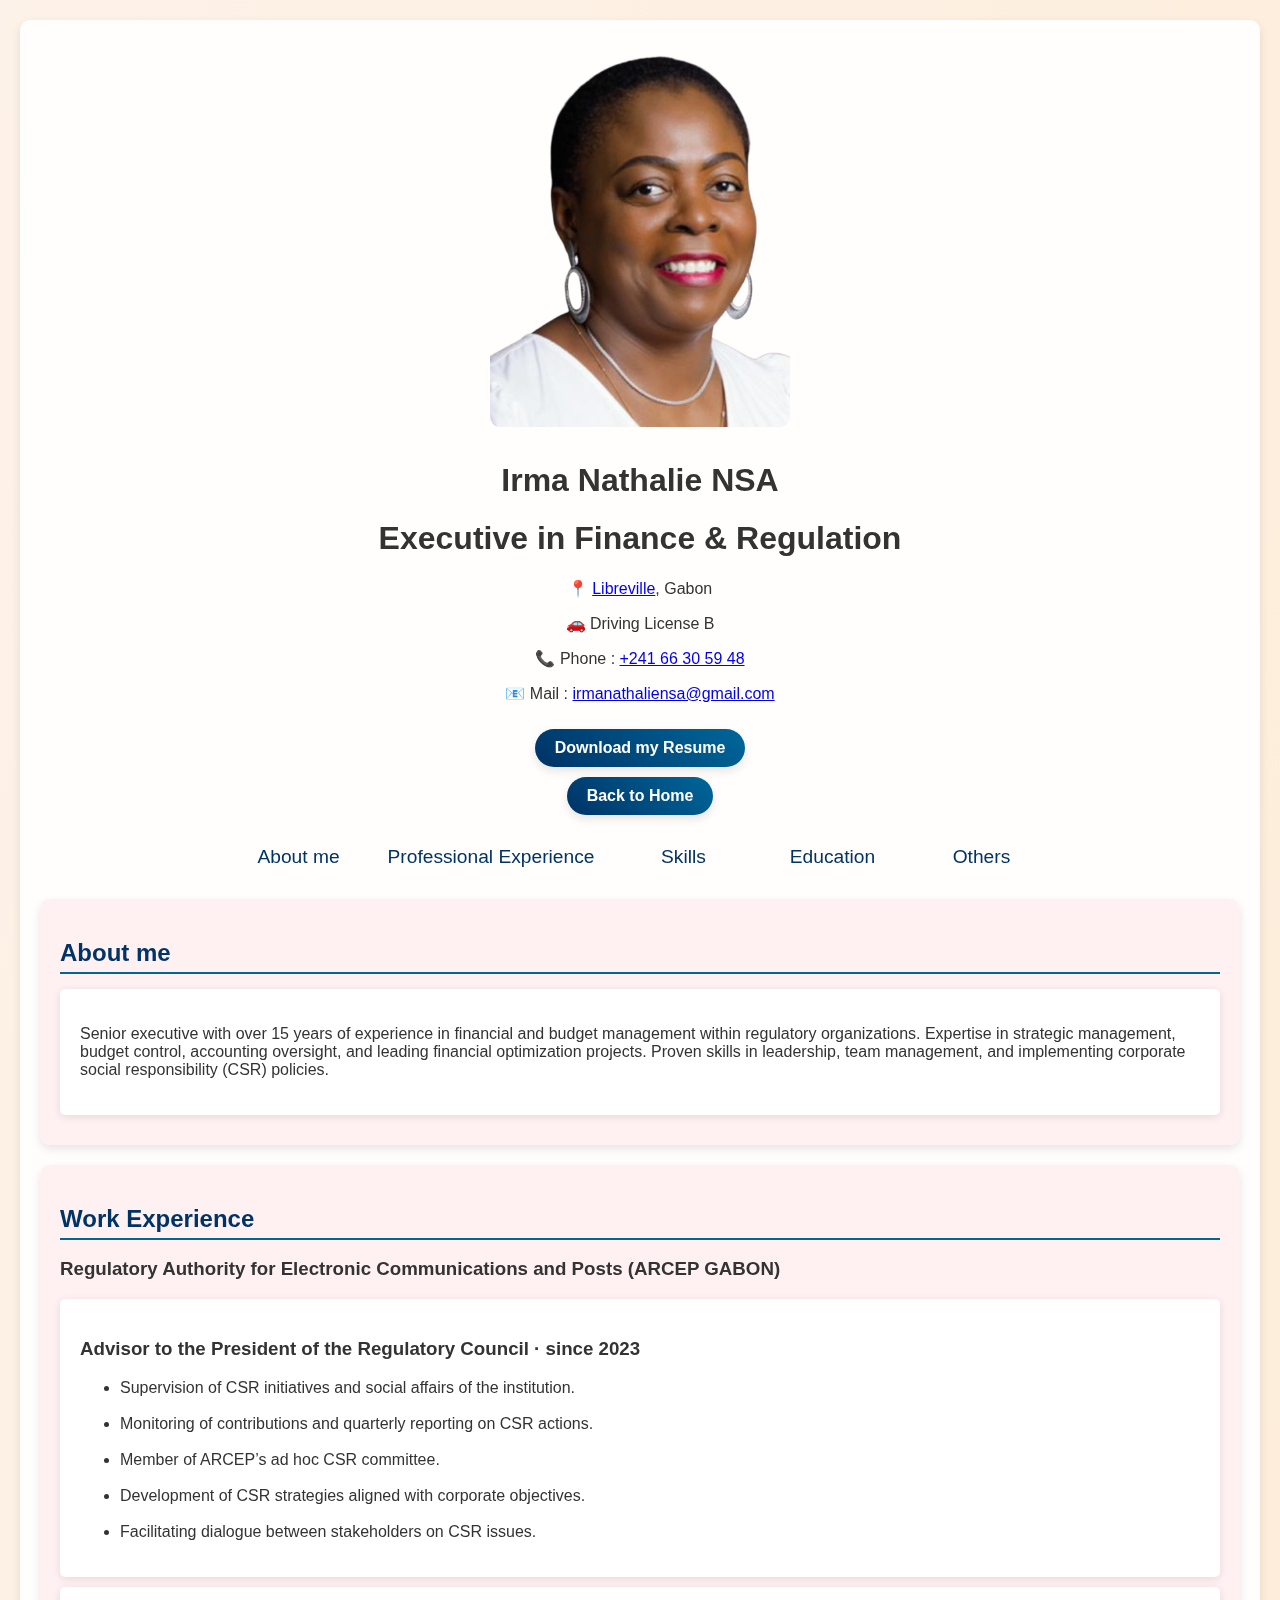
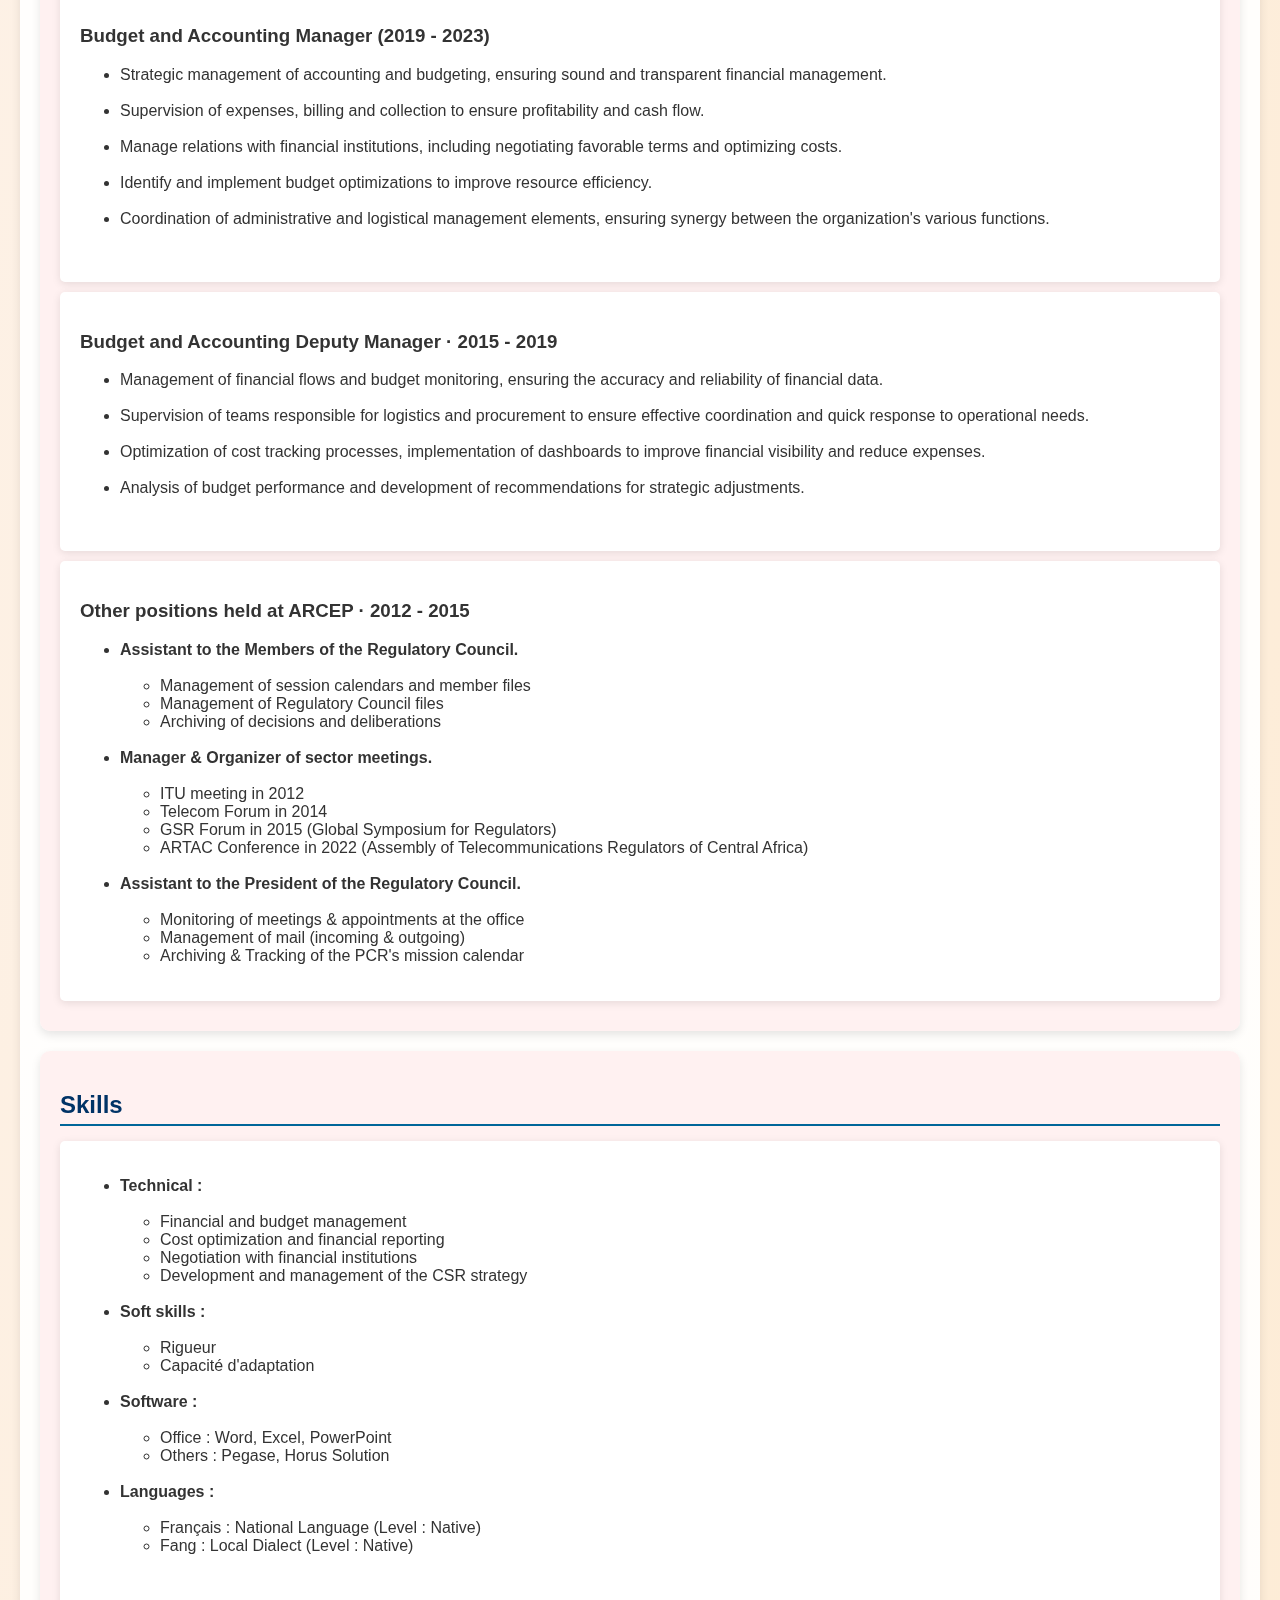
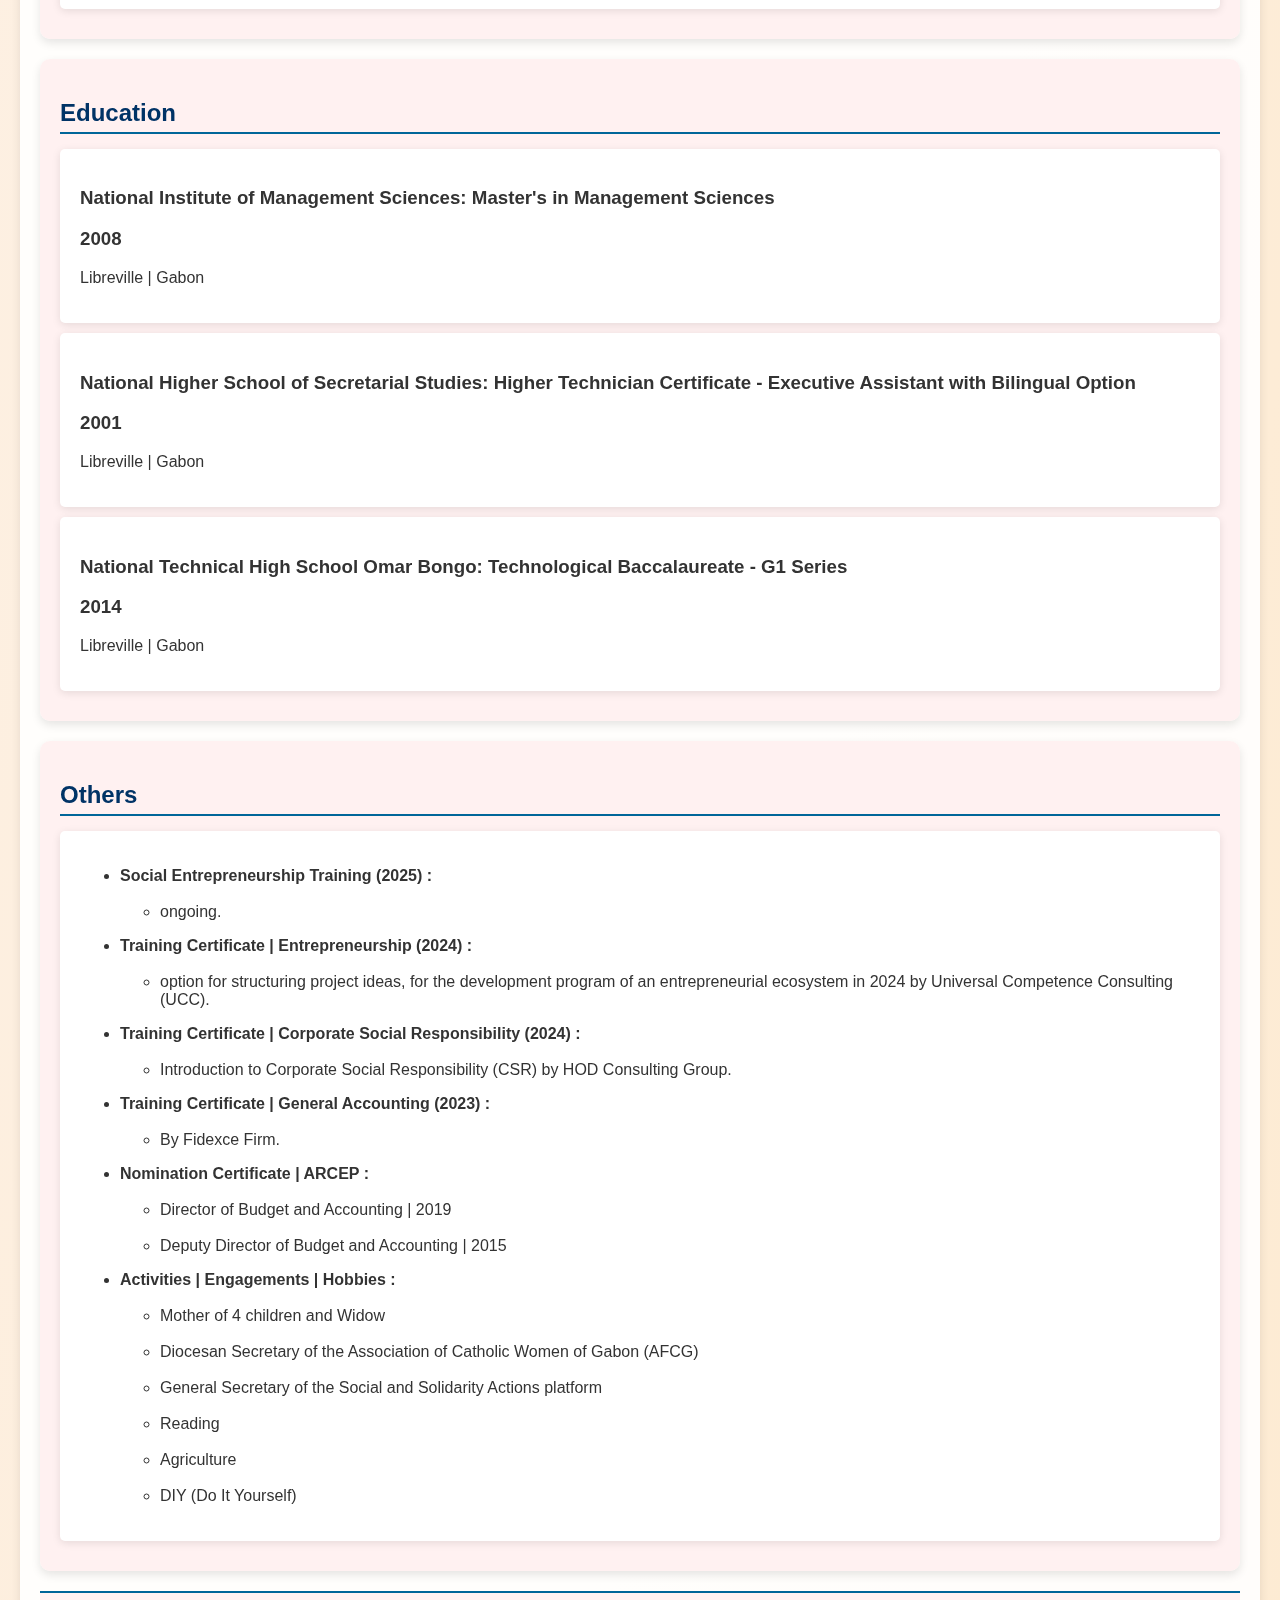
==== 2-index-en.html @ dfcadcbd "Add files via upload" ====
<!DOCTYPE html>
<html lang="en">
<head>
    <meta charset="UTF-8">
    <meta name="viewport" content="width=device-width, initial-scale=1.0">
    <title>Resume | NSA Irma Nathalie</title>
    <link rel="stylesheet" href="./styles.css">
</head>
<body>
    <div class="container">
        <header class="header">
            <div class="profile">
                <img src="./1-ma-photo.png" alt="Photo de profil" class="large-photo">
                <h1 class="name">Irma Nathalie NSA</h1>
                <h1 class="job-title">Executive in Finance & Regulation</h1>
                <p>📍 <a href="https://www.google.com/maps/place/Libreville" target="_blank">Libreville</a>, Gabon</p>
                <p>🚗 <a>Driving License B</a>
                    <p>📞 Phone : <a href="tel:+24166305948">+241 66 30 59 48</a></p>
                    <p>📧 Mail : <a href="mailto:irmanathaliensa@gmail.com">irmanathaliensa@gmail.com</a></p>
                </div>
                <a href="./2-cv-fr-nsairmanathalie.pdf" class="download-btn" download>Download my Resume</a>
                <a href="./index.html" class="back-to-home">Back to Home</a>
            </header>

            <nav class="navigation">
                <ul>
                    <li><a href="#about">About me</a></li>
                    <li><a href="#experience">Professional Experience</a></li>
                    <li><a href="#technical-stack">Skills</a></li>
                    <li><a href="#education">Education</a></li>
                    <li><a href="#others">Others</a></li>
                </ul>
            </nav>

            <main>
                <section id="about" class="section">
                    <h2>About me</a></h2>
                    <div class="card">
                        <p>Senior executive with over 15 years of experience in financial and budget management within regulatory organizations. Expertise in strategic management, budget control, accounting oversight, and leading financial optimization projects. Proven skills in leadership, team management, and implementing corporate social responsibility (CSR) policies.
                        </p>
                    </div>
                </section>

                <section id="experience" class="section">
                    <h2>Work Experience</a></h2>
                    <h3>Regulatory Authority for Electronic Communications and Posts (ARCEP GABON)</h3>
                    <div class="card">
                        <h3>Advisor to the President of the Regulatory Council · since 2023</h3>
                        <ul>
                            <li>Supervision of CSR initiatives and social affairs of the institution.</li><br>
                            <li>Monitoring of contributions and quarterly reporting on CSR actions.</li><br>
                            <li>Member of ARCEP’s ad hoc CSR committee.</li><br>
                            <li>Development of CSR strategies aligned with corporate objectives.</li><br>
                            <li>Facilitating dialogue between stakeholders on CSR issues.</li>
                        </ul>
                    </div>

                    <div class="card">
                        <h3>Budget and Accounting Manager (2019 - 2023)</h3>
                        <ul>
                            <li>Strategic management of accounting and budgeting, ensuring sound and transparent financial management.</li><br>
                            <li>Supervision of expenses, billing and collection to ensure profitability and cash flow.</li><br>
                            <li>Manage relations with financial institutions, including negotiating favorable terms and optimizing costs.</li><br>
                            <li>Identify and implement budget optimizations to improve resource efficiency.</li><br>
                            <li>Coordination of administrative and logistical management elements, ensuring synergy between the organization's various functions.</li><br>
                        </ul>
                    </div>

                    <div class="card">
                        <h3>Budget and Accounting Deputy Manager · 2015 - 2019</h3>
                        <ul>
                            <li>Management of financial flows and budget monitoring, ensuring the accuracy and reliability of financial data.</li><br>
                            <li>Supervision of teams responsible for logistics and procurement to ensure effective coordination and quick response to operational needs.</li><br>
                            <li>Optimization of cost tracking processes, implementation of dashboards to improve financial visibility and reduce expenses.</li><br>
                            <li>Analysis of budget performance and development of recommendations for strategic adjustments.</li><br>
                        </ul>
                    </div>

                    <div class="card">
                        <h3>Other positions held at ARCEP · 2012 - 2015</h3>
                        <ul>
                            <li><strong>Assistant to the Members of the Regulatory Council.</strong>
                                <ul>
                                    <br><li>Management of session calendars and member files</li>
                                    <li>Management of Regulatory Council files</li>
                                    <li>Archiving of decisions and deliberations</li>
                                </ul>
                            </li><br>

                            <li><strong>Manager & Organizer of sector meetings.</strong><br>
                                <ul>
                                    <br><li>ITU meeting in 2012</li>
                                    <li>Telecom Forum in 2014</li>
                                    <li>GSR Forum in 2015 (Global Symposium for Regulators)</li>
                                    <li>ARTAC Conference in 2022 (Assembly of Telecommunications Regulators of Central Africa)</li>
                                </ul>
                            </li><br>

                            <li><strong>Assistant to the President of the Regulatory Council.</strong><br>
                                <ul>
                                    <br><li>Monitoring of meetings & appointments at the office</li>
                                    <li>Management of mail (incoming & outgoing)</li>
                                    <li>Archiving & Tracking of the PCR's mission calendar</li>
                                </ul>
                            </li>
                        </ul>
                    </div>
                </section>

                <section id="technical-stack" class="section">
                    <h2>Skills</h2>
                    <div class="card">
                        <ul>
                            <li><strong>Technical :</strong>
                                <ul><br>
                                    <li>Financial and budget management</li>
                                    <li>Cost optimization and financial reporting</li>
                                    <li>Negotiation with financial institutions</li>
                                    <li>Development and management of the CSR strategy</li>
                                </ul>
                            </li><br>

                            <li><strong>Soft skills :</strong>
                                <ul><br>
                                    <li>Rigueur</li>
                                    <li>Capacité d'adaptation</li>
                                </ul>
                            </li><br>

                            <li><strong>Software :</strong>
                                <ul><br>
                                    <li>Office : Word, Excel, PowerPoint</li>
                                    <li>Others : Pegase, Horus Solution</li>
                                </ul>
                            </li><br>

                            <li><strong>Languages :</strong>
                                <ul><br>
                                    <li>Français : National Language (Level : Native)</li>
                                    <li>Fang : Local Dialect (Level : Native)</li>
                                </ul>
                            </li><br>
                        </ul>
                    </div>
                </section>

                <section id="education" class="section">
                    <h2>Education</a></h2>
                    <div class="card">
                        <h3>National Institute of Management Sciences: Master's in Management Sciences</h3>
                        <h3>2008</h3>
                        <p>Libreville | Gabon</p>
                    </div>
                    <div class="card">
                        <h3>National Higher School of Secretarial Studies: Higher Technician Certificate - Executive Assistant with Bilingual Option</h3>
                        <h3>2001</h3>
                        <p>Libreville | Gabon</p>
                    </div>
                    <div class="card">
                        <h3>National Technical High School Omar Bongo: Technological Baccalaureate - G1 Series</h3>
                        <h3>2014</h3>
                        <p>Libreville | Gabon</p>
                    </div>
                </section>

                <section id="others" class="section">
                    <h2>Others</h2>
                    <div class="card">

                        <ul>
                            <li><strong>Social Entrepreneurship Training (2025) :</strong>
                                <ul>
                                    <br><li>ongoing.</li>
                                </ul>
                            </li>
                        </ul>

                        <ul>
                            <li><strong>Training Certificate | Entrepreneurship (2024) :</strong>
                                <ul>
                                    <br><li>option for structuring project ideas, for the development program of an entrepreneurial ecosystem in 2024 by Universal Competence Consulting (UCC).</li>
                                </ul>
                            </li>
                        </ul>

                        <ul>
                            <li><strong>Training Certificate | Corporate Social Responsibility (2024) :</strong>
                                <ul>
                                    <br><li>Introduction to Corporate Social Responsibility (CSR) by HOD Consulting Group.</li>
                                </ul>
                            </li>
                        </ul>

                        <ul>
                            <li><strong>Training Certificate | General Accounting (2023) :</strong>
                                <ul>
                                    <br><li>By Fidexce Firm.</li>
                                </ul>
                            </li>
                        </ul>

                        <ul>
                            <li><strong>Nomination Certificate | ARCEP :</strong>
                                <ul>
                                    <br><li>Director of Budget and Accounting | 2019</li>
                                    <br><li>Deputy Director of Budget and Accounting | 2015</li>
                                </ul>
                            </li>
                        </ul>

                        <ul>
                            <li><strong>Activities | Engagements | Hobbies :</strong>
                                <ul>
                                    <br><li>Mother of 4 children and Widow</li>
                                    <br><li>Diocesan Secretary of the Association of Catholic Women of Gabon (AFCG)</li>
                                    <br><li>General Secretary of the Social and Solidarity Actions platform</li>
                                    <br><li>Reading</li>
                                    <br><li>Agriculture</li>
                                    <br><li>DIY (Do It Yourself)</li>
                                </ul>
                            </li>
                        </ul>

                    </div>
                </section>

                <footer class="footer">
                    <p>
                        Contact : 
                        <a href="mailto:irmanathaliensa@gmail.com">irmanathaliensa@gmail.com</a> | 
                        <a href="tel:+24166305948">+241 66 30 59 48</a>
                    </p>
                    <p>&copy; <span id="year"></span> - Irma Nathalie NSA</p>
                </footer>
            </main>
        </div>
        <script src="./script.js"></script>
    </body>
    </html>
---- styles.css ----
/* Variables globales pour centralisation des couleurs et styles */
:root {
    --font-family: 'San Francisco', -apple-system, BlinkMacSystemFont, 'Segoe UI', sans-serif;
    --primary-color: #003366; /* Couleur bleue foncée */
    --secondary-color: #006699; /* Couleur bleue légèrement plus claire */
    --light-bg: rgba(255, 255, 255, 0.8);
    --box-shadow: 0 4px 10px rgba(0, 0, 0, 0.1);
    --border-radius: 10px;
    --gradient-bg: linear-gradient(to bottom right, #fdf2e9, #fdebd3);
    --btn-gradient: linear-gradient(45deg, #003366, #006699); /* Boutons avec dégradé bleu */
    --btn-hover-gradient: linear-gradient(45deg, #006699, #003366); /* Boutons hover avec dégradé inversé */
}

/* Global Reset */
body {
    font-family: var(--font-family);
    margin: 0;
    padding: 0;
    background: var(--gradient-bg), url("./pic.jpg") center/cover no-repeat;
    color: #333;
}

body::before {
    content: "";
    position: fixed;
    top: 0;
    left: 0;
    width: 100%;
    height: 100%;
    opacity: 0.1;
    z-index: -1;
}

/* Header Contact Info */
.contact-info {
    background: #ffffff;
    padding: 10px 20px;
    border-bottom: 1px solid #ddd;
    display: flex;
    justify-content: space-between;
    align-items: center;
    font-size: 0.9rem;
    color: #666;
    position: sticky;
    top: 0;
    z-index: 10;
}

.contact-info p {
    margin: 0;
}

/* Page d'accueil */
.welcome-page {
    text-align: center;
    margin: 50px auto;
    max-width: 700px;
    padding: 20px;
    border-radius: var(--border-radius);
    background: var(--light-bg);
    box-shadow: var(--box-shadow);
}

.large-photo {
    width: 300px;
    border-radius: 3%;
    margin-bottom: 10px;
    border: 0px solid #ddd;
}

.welcome-page h1 {
    font-size: 2rem;
    color: #444;
    margin-bottom: 10px;
}

.language-buttons {
    display: flex;
    justify-content: center;
    gap: 20px;
    margin-top: 20px;
}

.btn {
    padding: 10px 20px;
    border-radius: 5px;
    text-decoration: none;
    color: #fff;
    background: #007aff;
    font-weight: bold;
    transition: background 0.3s ease;
}

.btn:hover {
    background: #0056b3;
}

/* Container principal */
.container {
    margin: 20px auto;
    max-width: 1200px;
    background: rgba(255, 255, 255, 0.9); 
    border-radius: var(--border-radius);
    box-shadow: var(--box-shadow);
    padding: 20px;
    display: flex;
    justify-content: center;
    align-items: center;
    flex-direction: column;
}

/* Header */
.header {
    display: flex;
    flex-direction: column;
    align-items: center;
    justify-content: center;
    text-align: center;
}

/* Section principale */
.section {
    background: rgba(255, 239, 239, 0.9);
    padding: 20px;
    border-radius: var(--border-radius);
    margin-bottom: 20px;
    box-shadow: var(--box-shadow);
}

.section h2 {
    color: var(--primary-color);
    border-bottom: 2px solid var(--secondary-color);
    padding-bottom: 5px;
    margin-bottom: 15px;
}

/* Cartes */
.card {
    margin: 10px 0;
    padding: 15px;
    background: #fff;
    border-radius: 5px;
    box-shadow: 0px 2px 8px rgba(0, 0, 0, 0.1);
    transition: background 0.3s ease, transform 0.3s ease;
}

.card:hover {
    background: linear-gradient(45deg, #ffedea, #fff5e6);
    transform: translateY(-2px);
}

.card a {
    color: var(--primary-color);
    text-decoration: none;
    font-weight: bold;
}

/* Navigation */
.navigation ul {
    list-style: none;
    display: flex;
    flex-wrap: wrap; 
    justify-content: center;
    padding: 0;
    gap: 5px; /* Réduit l'espace entre les éléments */
    visibility: visible !important;
}

.navigation ul li {
    flex: 1;  
    text-align: center;
    margin: 5px 0; /* Réduit l'espace vertical */
}

.navigation ul li a {
    color: var(--primary-color);
    text-decoration: none;
    font-size: 1.2rem;
    padding: 8px 10px; /* Ajuste l'espace interne */
    border: 2px solid transparent;
    border-radius: 5px;
    transition: all 0.3s ease;
    min-width: 120px; /* Ajustez selon vos besoins */
    display: inline-block; /* Permet à l'élément de gérer la largeur */
    white-space: nowrap; /* Empêche le texte de passer à la ligne suivante */
}

.navigation ul li a:hover {
    border-color: var(--secondary-color);
    background-color: #ffedea;
    box-shadow: 0 4px 8px rgba(0, 0, 0, 0.2); /* Ajout d'une ombre */
}

/* Afficher le menu sur petit écran */
@media (max-width: 768px) {
    .navigation ul {
        display: flex; /* Caché par défaut */
        flex-direction: column;
    }
}

/* Cacher le bouton burger sur grand écran */
@media (min-width: 769px) {
    .navigation ul {
        display: flex; /* Menu normal sur grand écran */
        position: static;
        flex-direction: row;
        justify-content: center;
        box-shadow: none;
        border: none;
    }
}

/* Boutons communs */
.download-btn, .back-to-home {
    display: inline-block;
    margin-top: 10px;
    padding: 10px 20px;
    background: var(--btn-gradient);
    color: white;
    text-decoration: none;
    border-radius: 25px;
    font-weight: bold;
    box-shadow: var(--box-shadow);
    transition: 0.3s ease;
}

.download-btn:hover, .back-to-home:hover {
    background: var(--btn-hover-gradient);
    transform: scale(1.05);
}

/* Footer */
.footer {
    text-align: center;
    padding: 15px;
    background: rgba(255, 239, 239, 0.8);
    border-top: 2px solid var(--secondary-color);
    margin-top: 20px;
    font-size: 0.9rem;
}

.footer p {
    margin: 5px 0;
}

/* Liens retour */
.back-link {
    display: inline-block;
    margin-top: 10px;
    color: var(--primary-color);
    text-decoration: none;
    font-weight: bold;
    padding: 8px 15px;
    border-radius: 5px;
    background: rgba(0, 51, 102, 0.1); /* Nouveau fond bleu clair */
    transition: 0.3s ease;
}

.back-link:hover {
    background: var(--primary-color);
    color: white;
}

/* Centrage des images */
.center {
    display: flex;
    justify-content: center;
    align-items: center;
    flex-direction: column;
    text-align: center; /* Centrage du texte sous les images */
    margin-bottom: 20px;
}

.photo-container {
    text-align: center; /* Centre le texte sous l'image */
    margin: 10px; /* Ajoute un espacement autour de chaque conteneur d'image */
}
.photo-container img {
    max-width: 100%; /* Limite la largeur de l'image au conteneur */
    height: auto; /* Assure que l'image conserve son ratio */
    border: 1px solid #ccc; /* Optionnel : ajoute une bordure autour de l'image */
    border-radius: 5px; /* Optionnel : arrondit les coins de l'image */
}

.photo-container img, .profile-photo {
    display: block;
    margin: 0 auto; /* Centrage horizontal */
    max-width: 100%; /* Images réactives */
    height: auto;
}
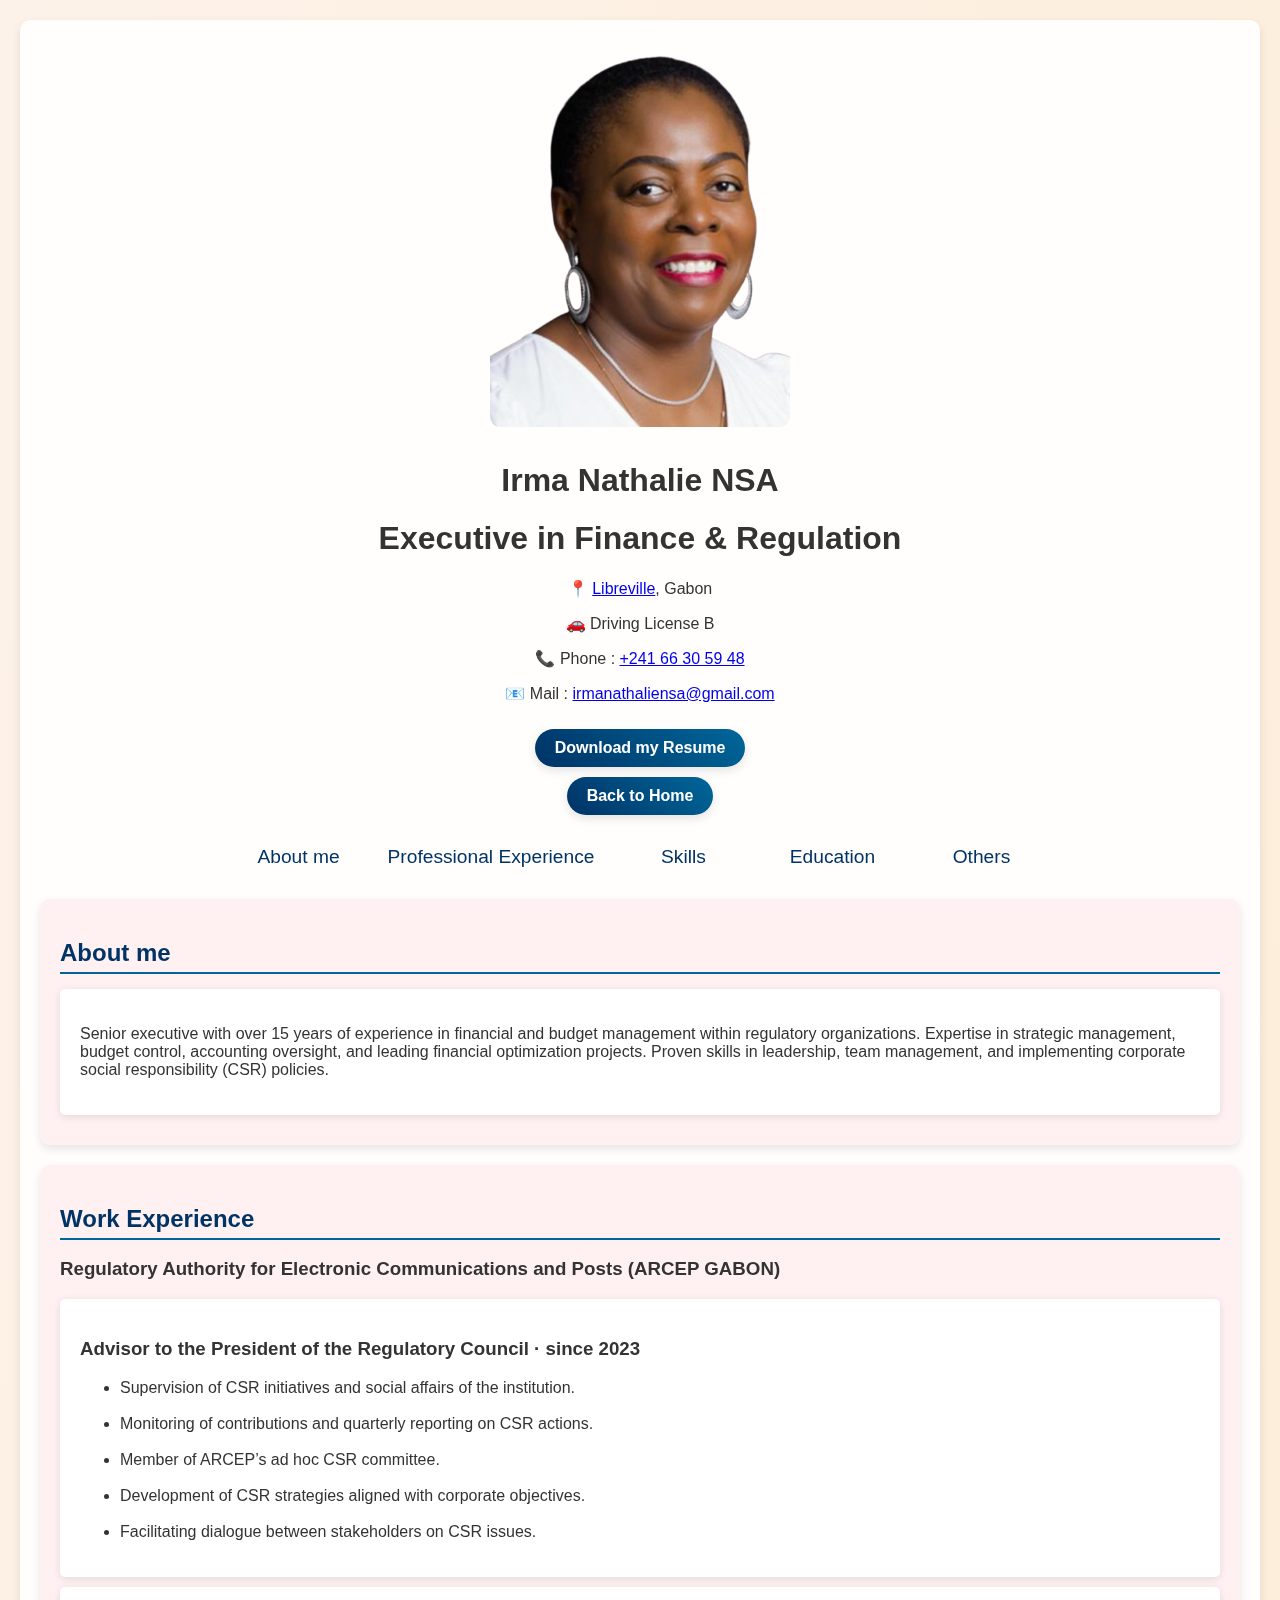
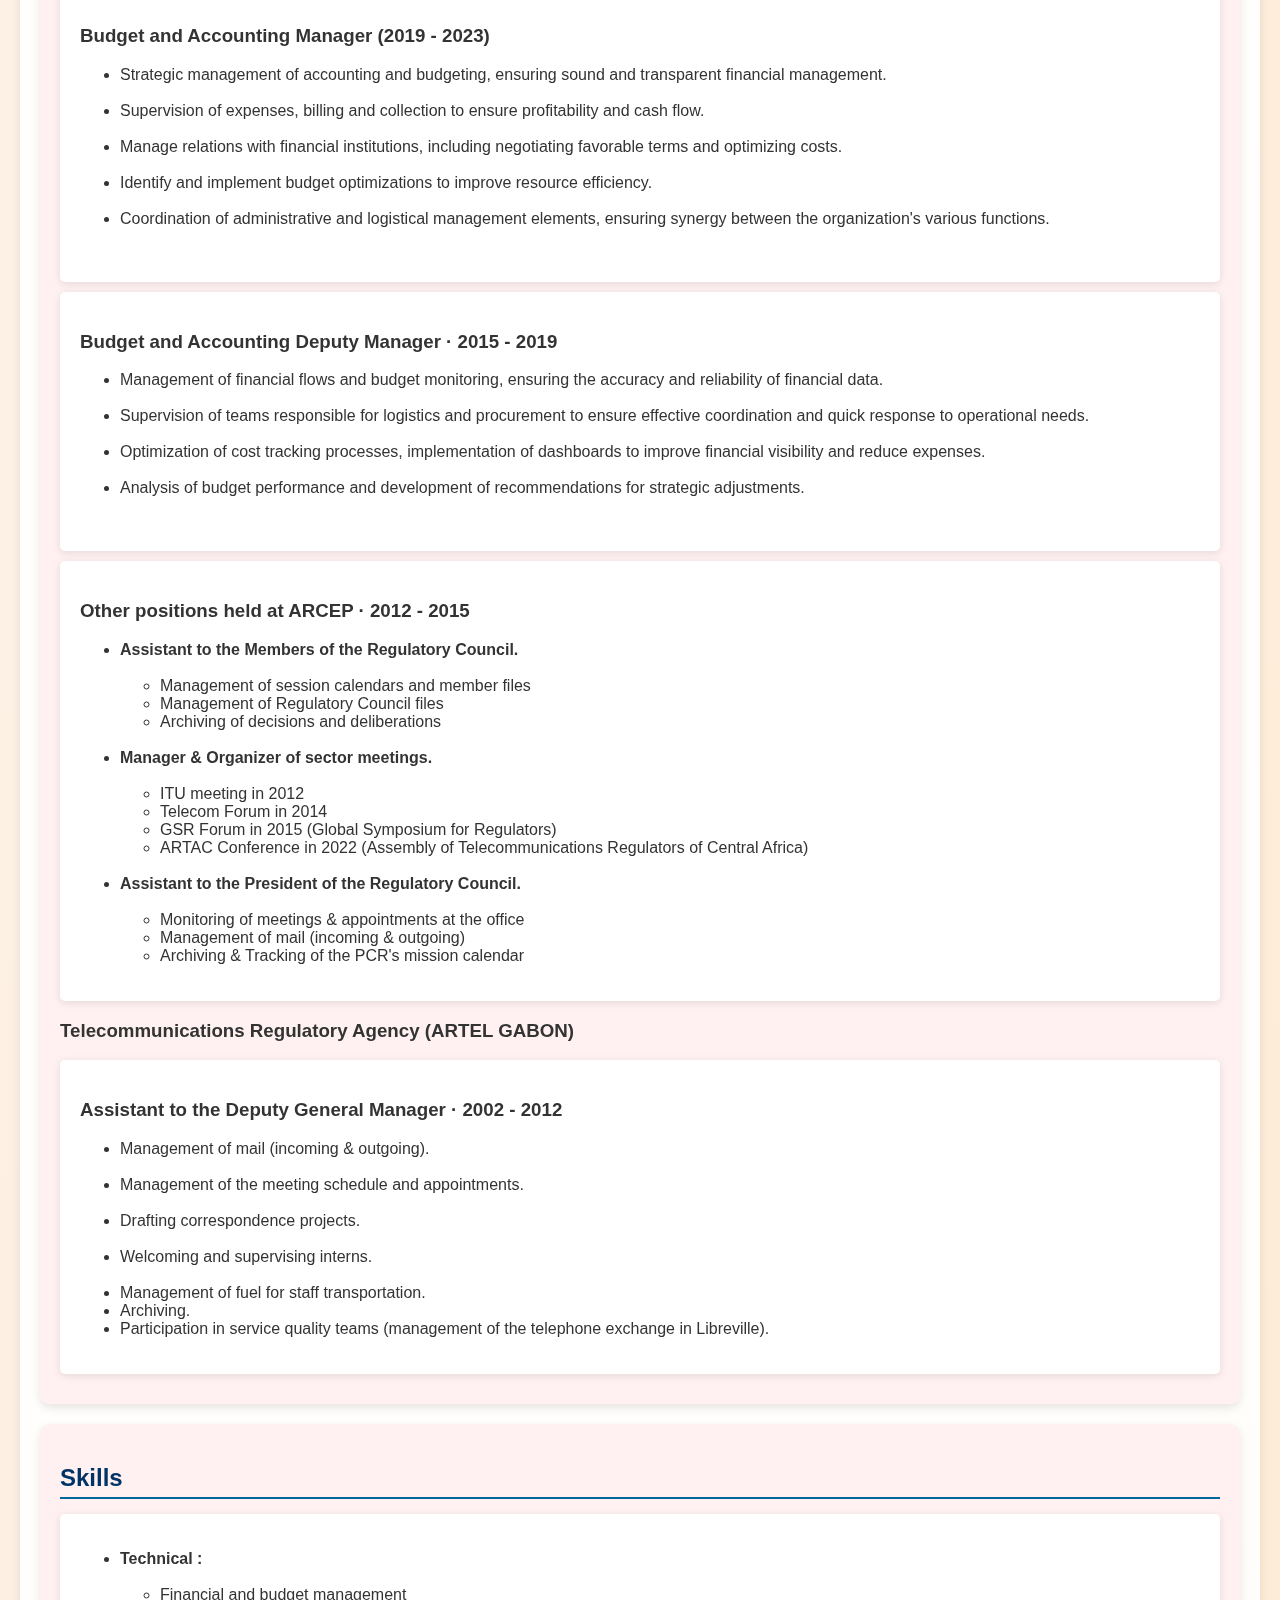
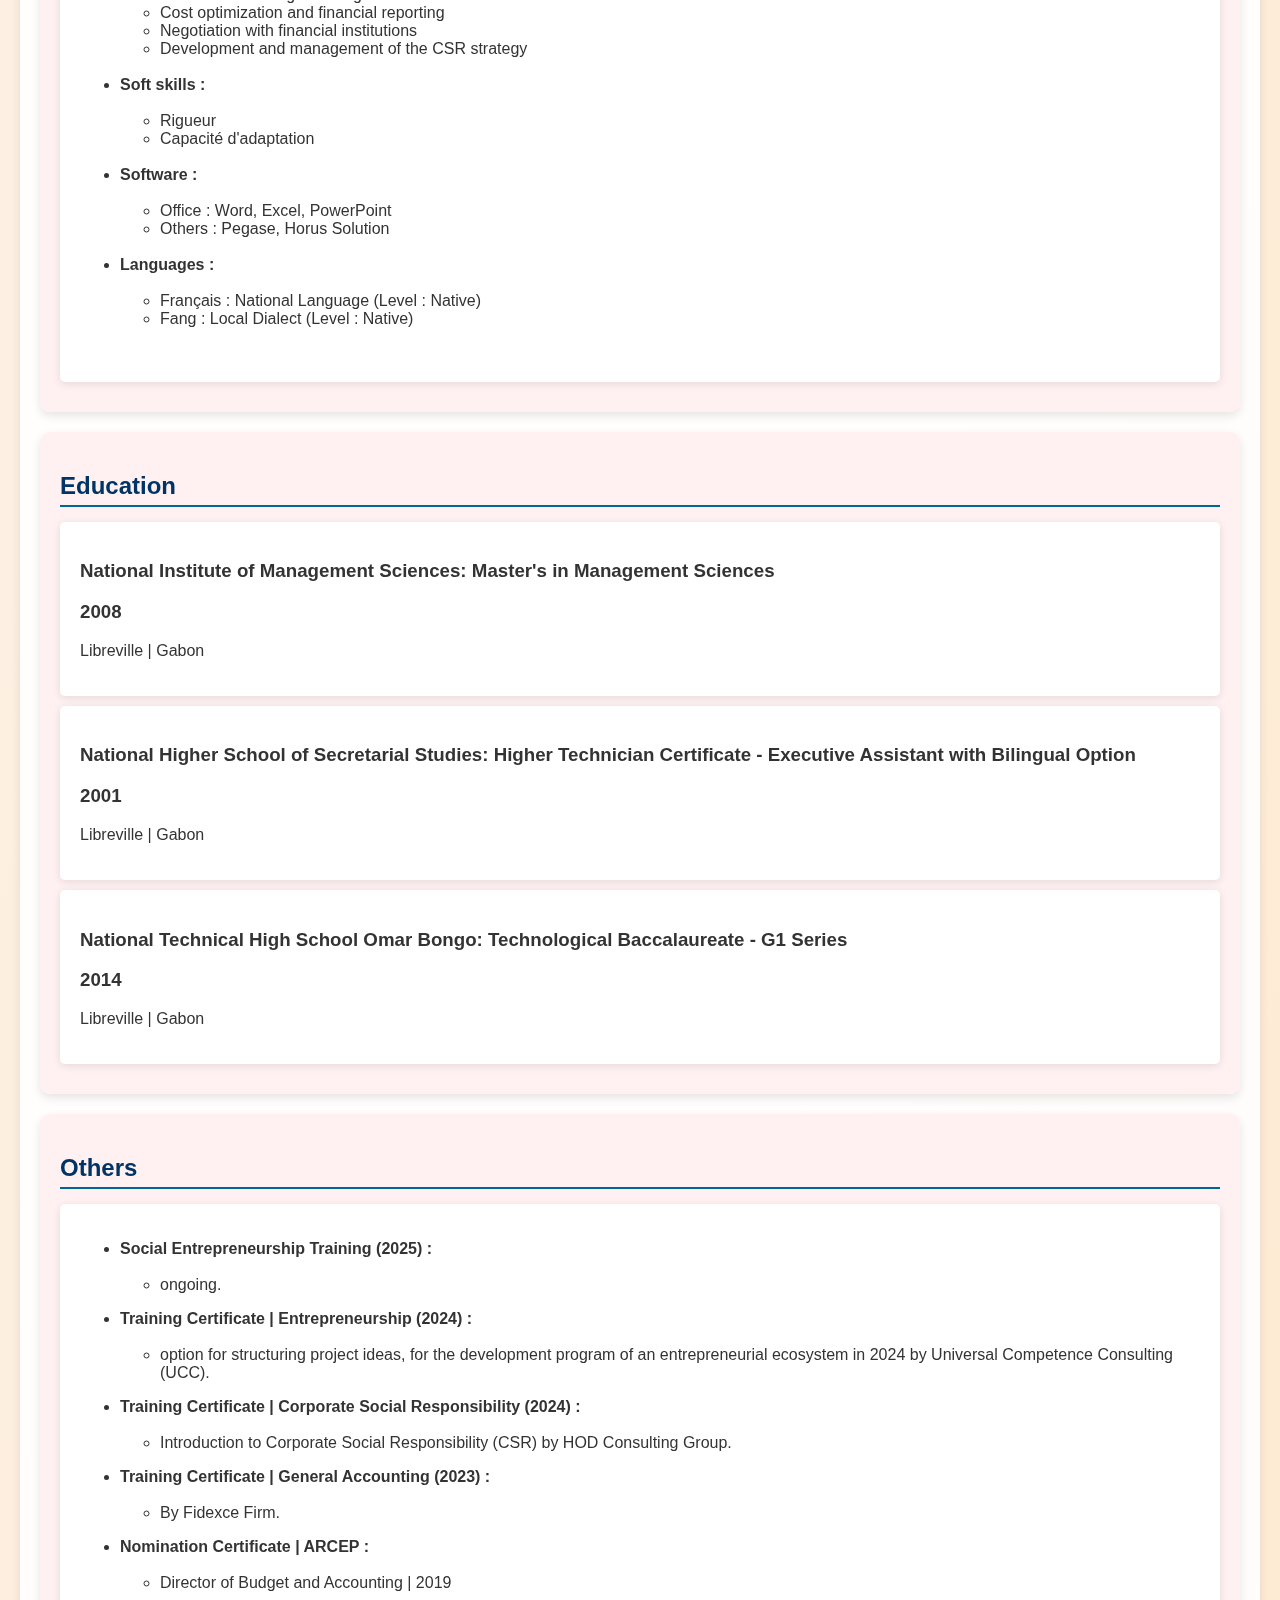
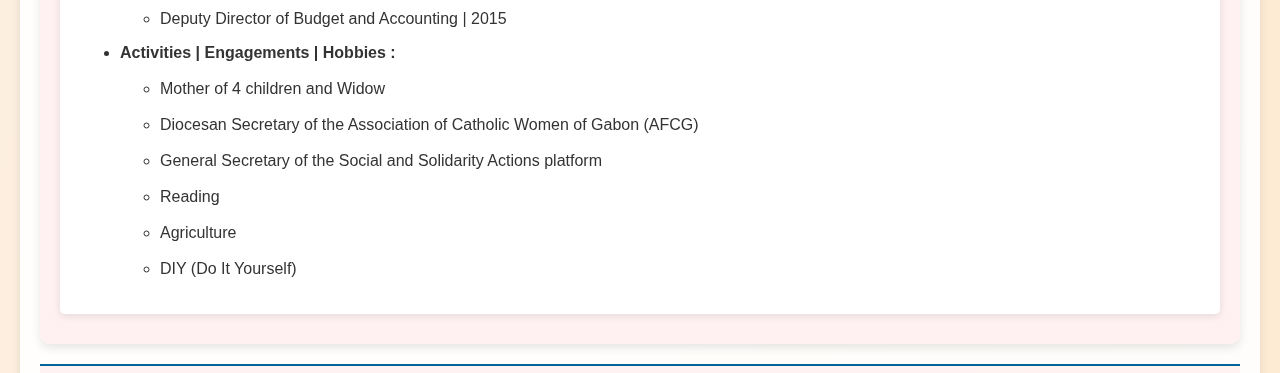
==== commit c50bfac2: "Add files via upload" ====
--- a/2-index-en.html
+++ b/2-index-en.html
@@ -105,6 +105,20 @@
                             </li>
                         </ul>
                     </div>
+
+                    <h3>Telecommunications Regulatory Agency (ARTEL GABON)</h3>
+                    <div class="card">
+                        <h3>Assistant to the Deputy General Manager · 2002 - 2012</h3>
+                        <ul>
+                            <li>Management of mail (incoming & outgoing).</li><br>
+                            <li>Management of the meeting schedule and appointments.</li><br>
+                            <li>Drafting correspondence projects.</li><br>
+                            <li>Welcoming and supervising interns.</li><br>
+                            <li>Management of fuel for staff transportation.</li>
+                            <li>Archiving.</li>
+                            <li>Participation in service quality teams (management of the telephone exchange in Libreville).</li>
+                        </ul>
+                    </div>
                 </section>
 
                 <section id="technical-stack" class="section">
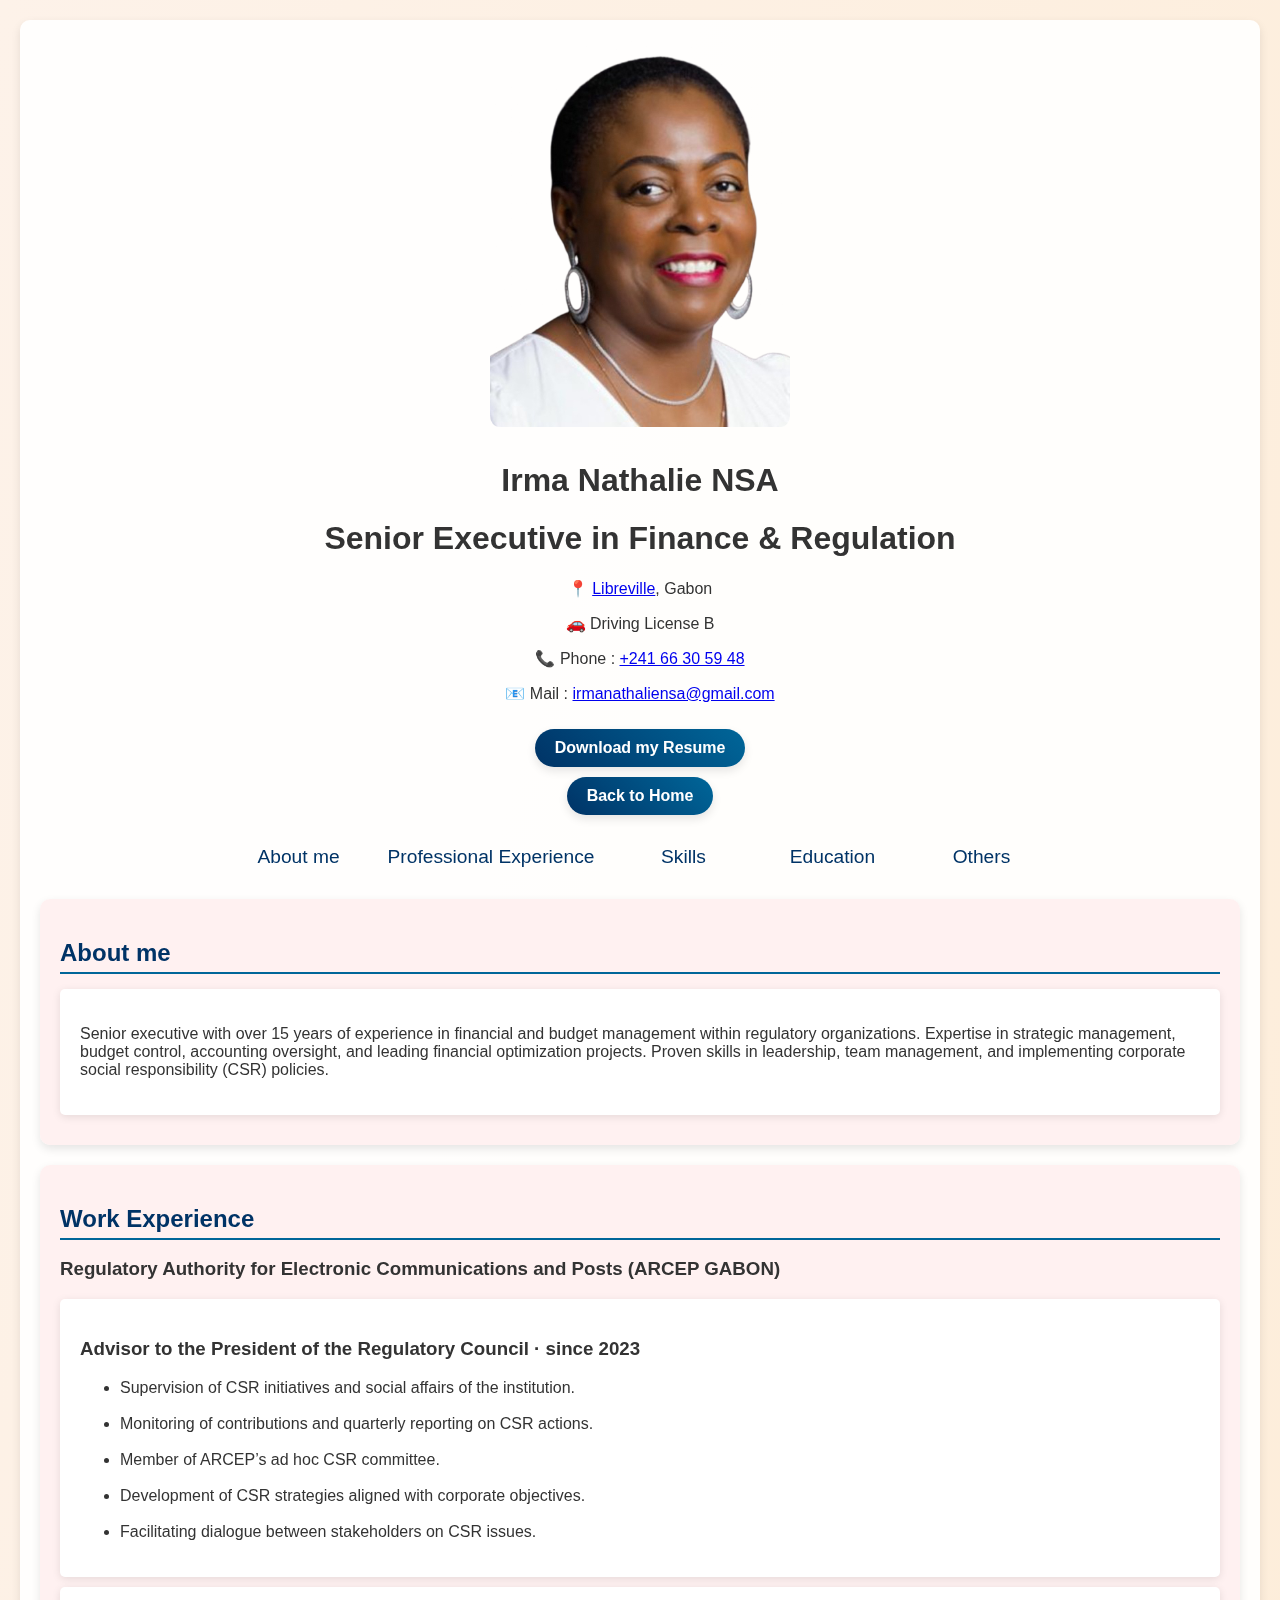
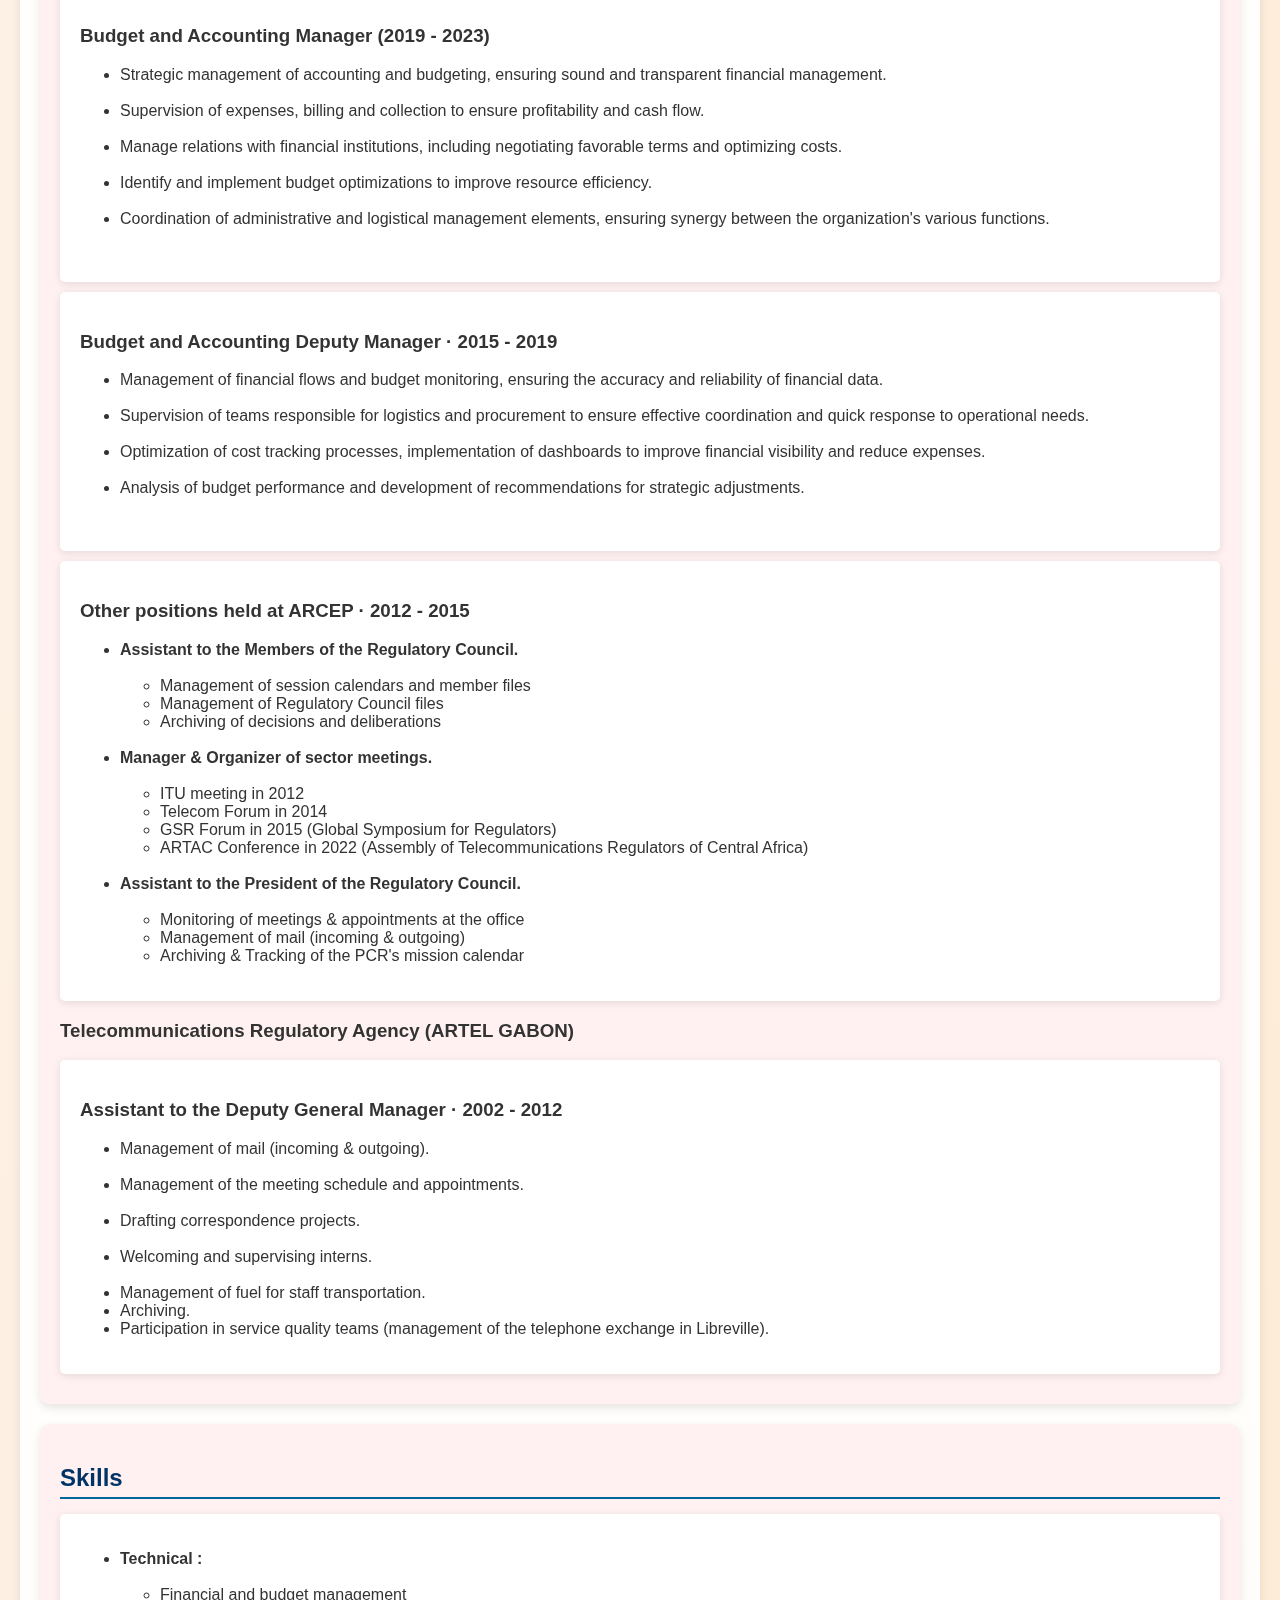
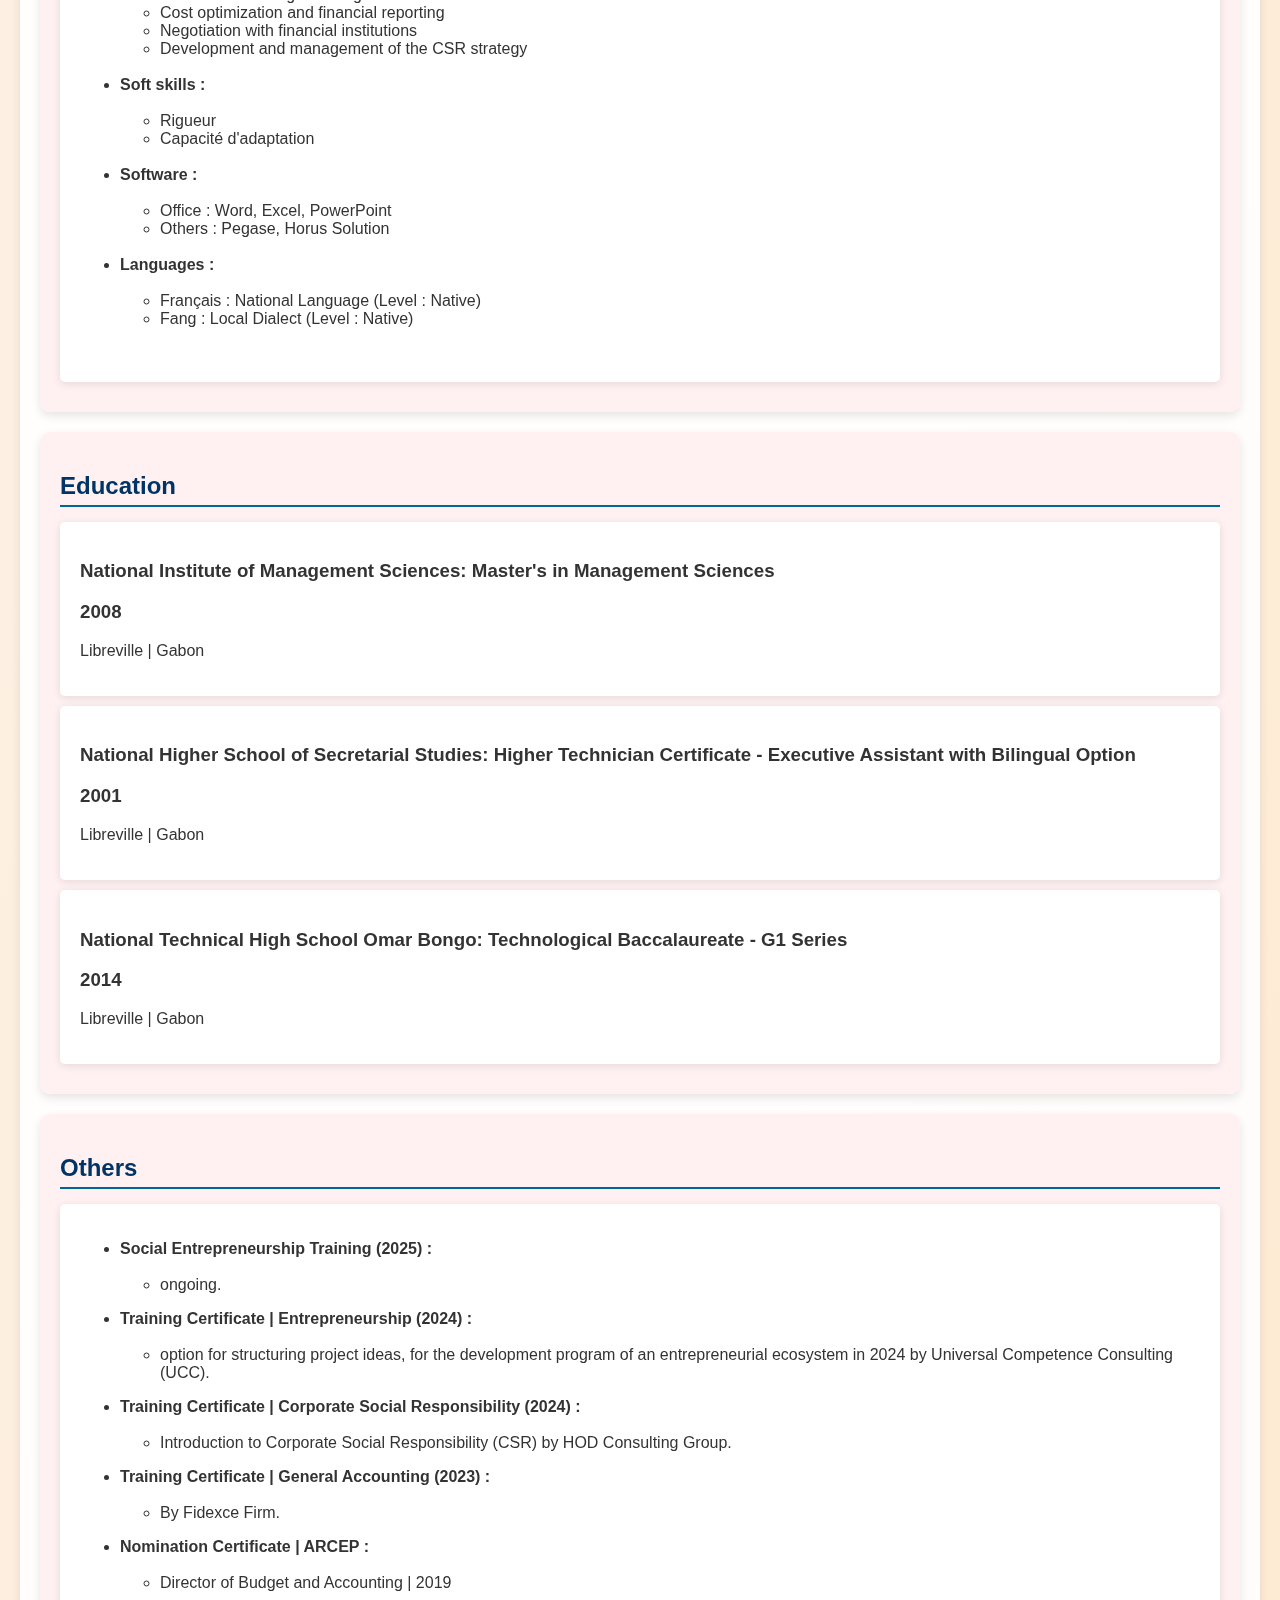
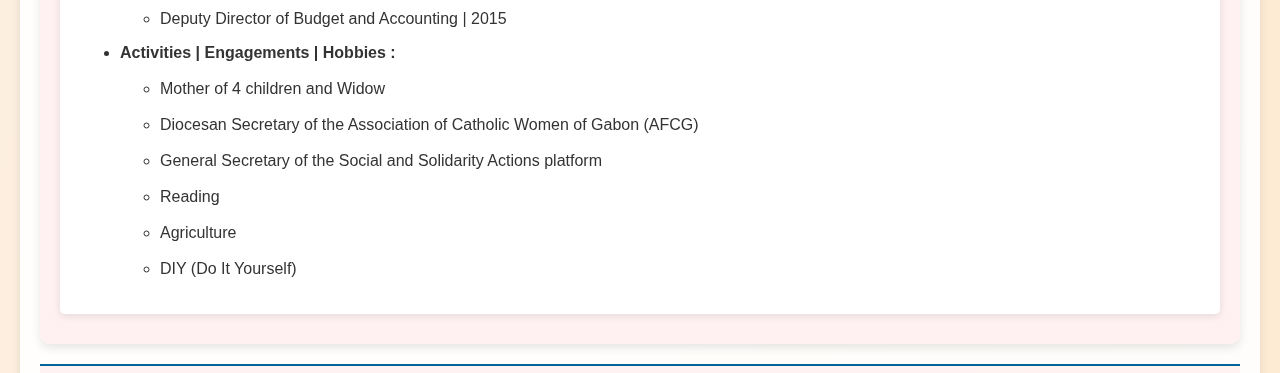
==== commit c455b783: "Update 2-index-en.html" ====
--- a/2-index-en.html
+++ b/2-index-en.html
@@ -12,7 +12,7 @@
             <div class="profile">
                 <img src="./1-ma-photo.png" alt="Photo de profil" class="large-photo">
                 <h1 class="name">Irma Nathalie NSA</h1>
-                <h1 class="job-title">Executive in Finance & Regulation</h1>
+                <h1 class="job-title">Senior Executive in Finance & Regulation</h1>
                 <p>📍 <a href="https://www.google.com/maps/place/Libreville" target="_blank">Libreville</a>, Gabon</p>
                 <p>🚗 <a>Driving License B</a>
                     <p>📞 Phone : <a href="tel:+24166305948">+241 66 30 59 48</a></p>
@@ -250,4 +250,4 @@
         </div>
         <script src="./script.js"></script>
     </body>
-    </html>+    </html>
